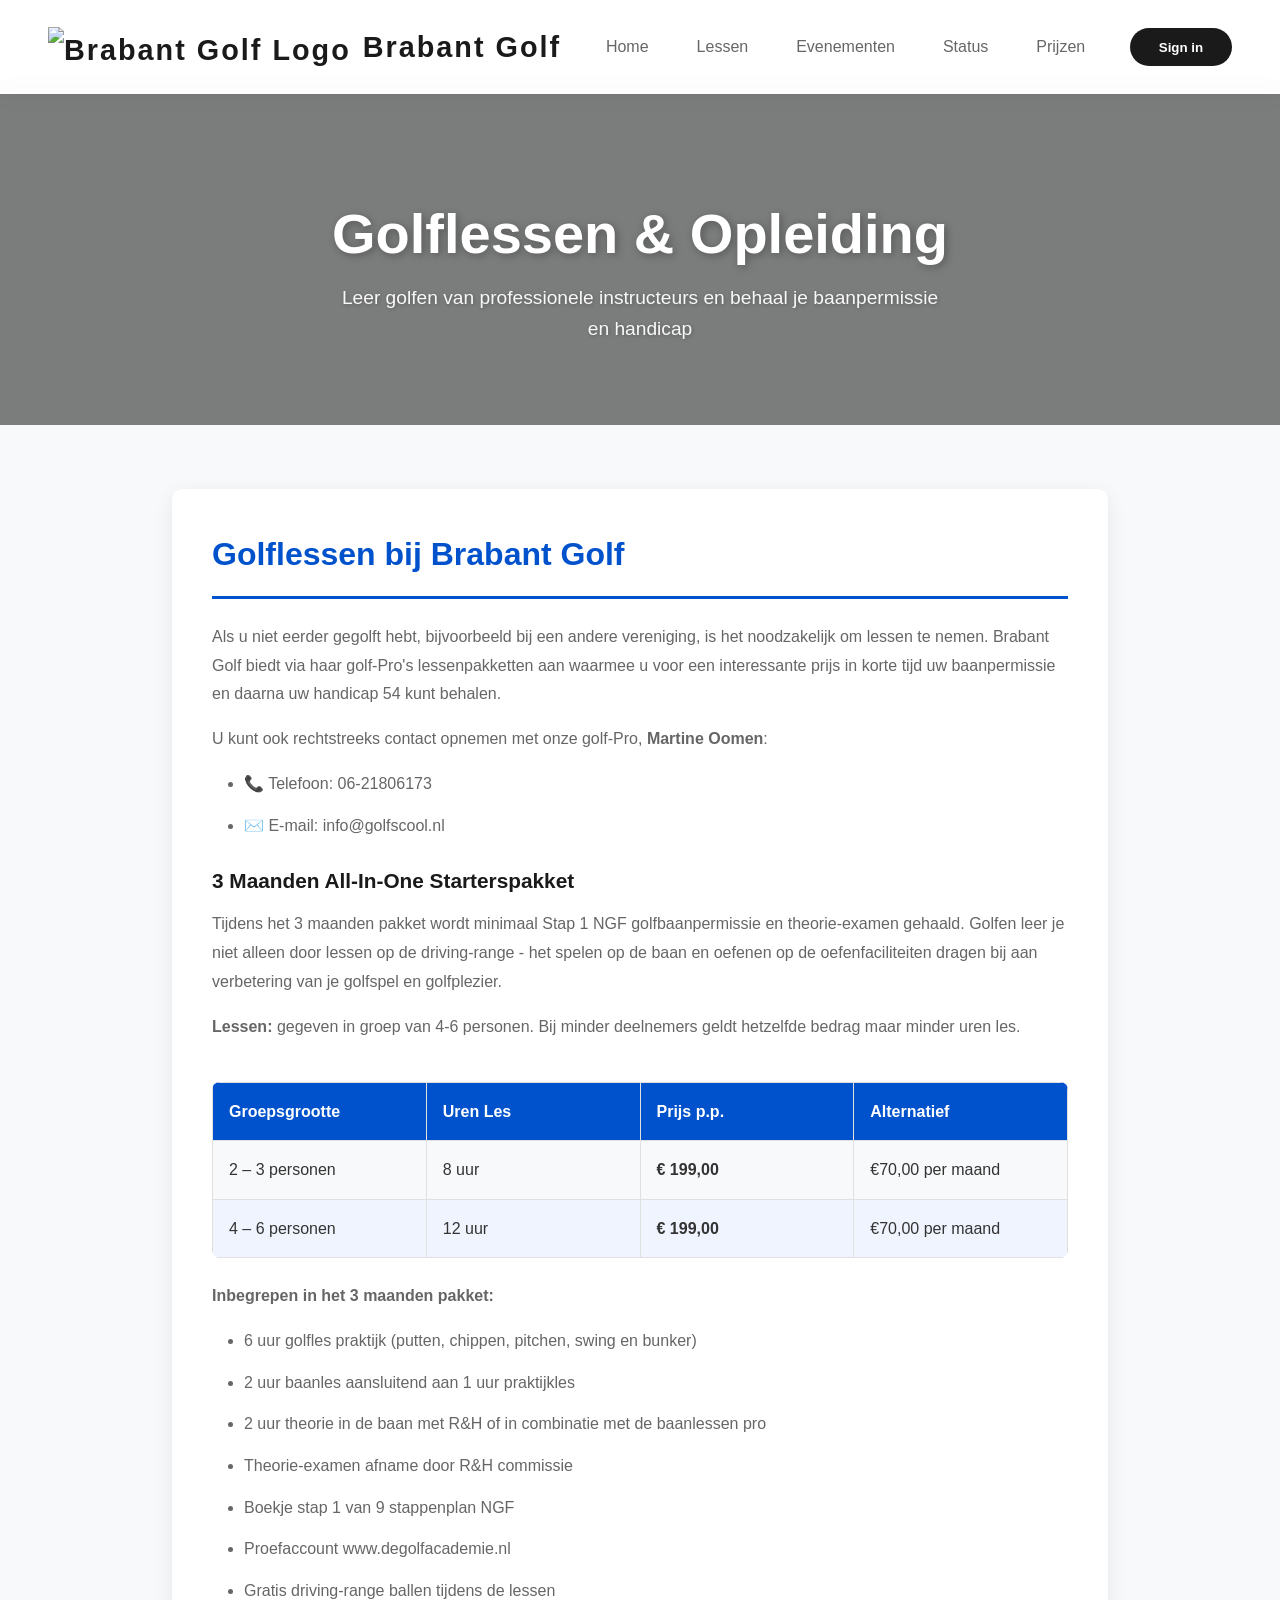
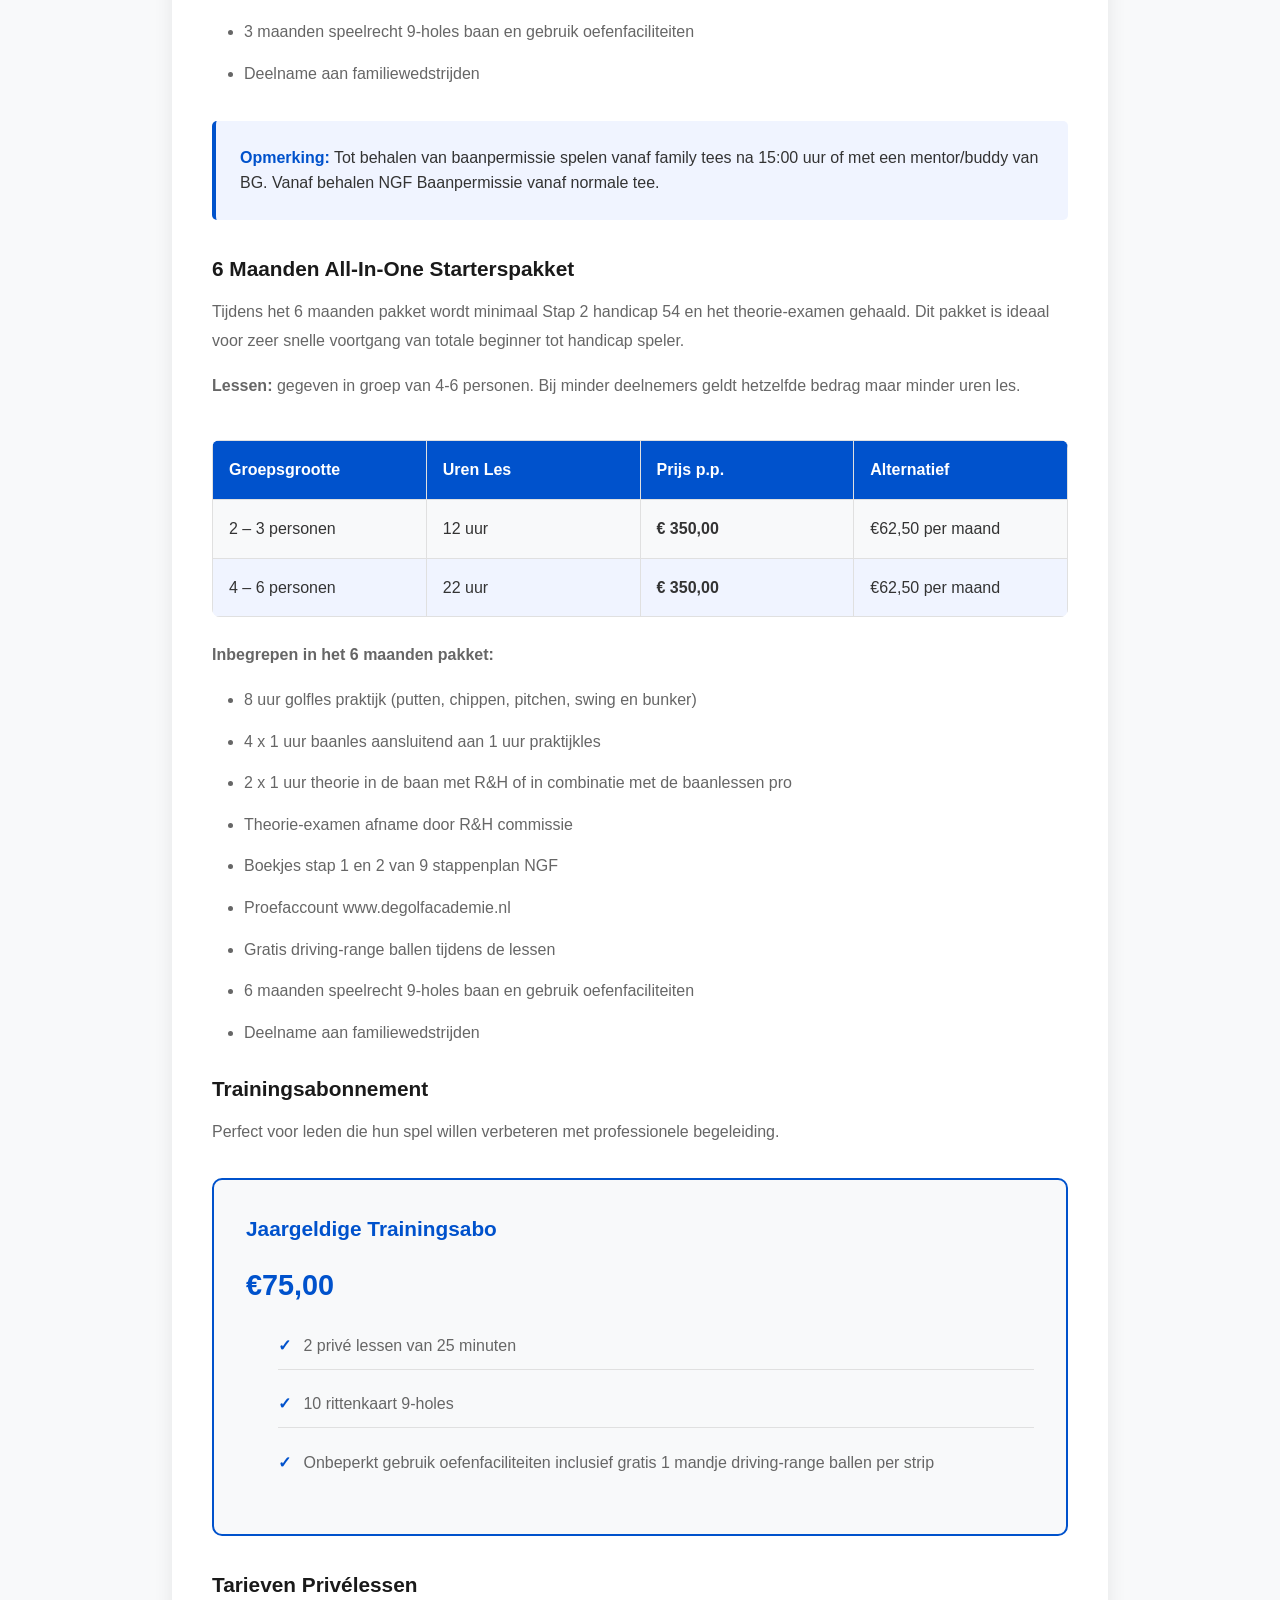
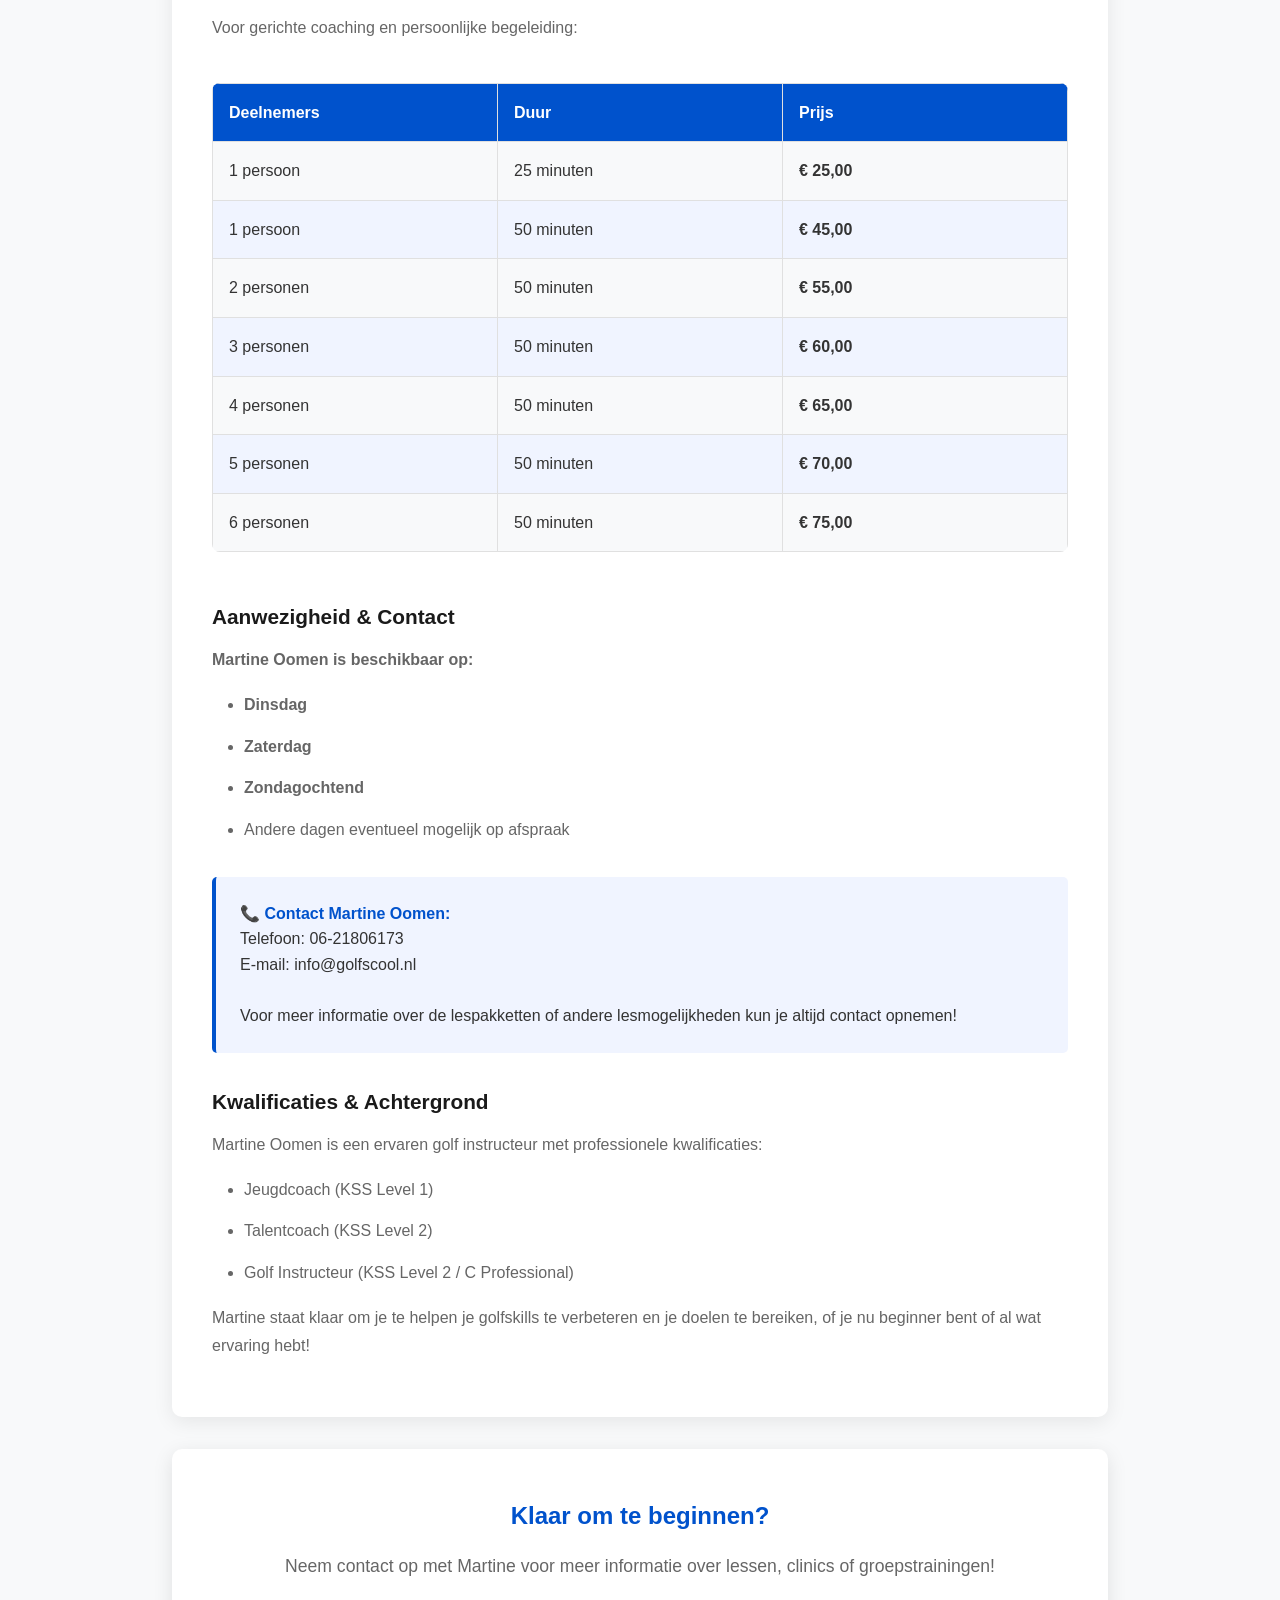
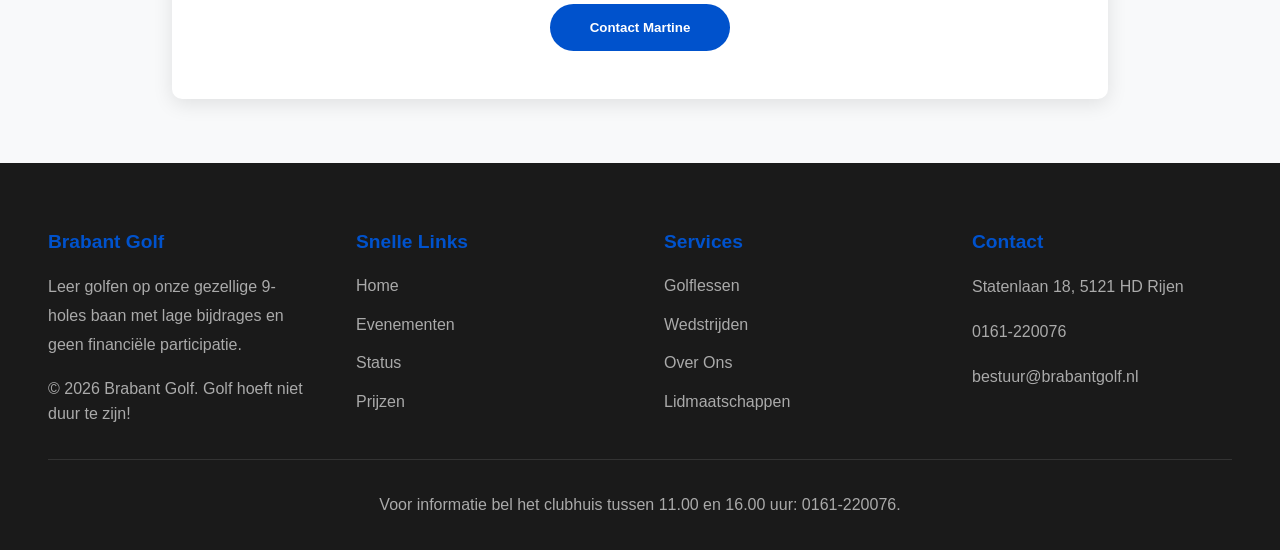
==== golflessen.html @ dc648bc9 "Add files via upload" ====
<!DOCTYPE html>
<html lang="nl">
<head>
  <meta charset="UTF-8" />
  <meta name="viewport" content="width=device-width, initial-scale=1.0" />
  <title>Brabant Golf</title>
  <link rel="icon" href="https://www.nexxchange.com/mp1/images/65b8dabd48f8a600010752d3" type="image/svg+xml" />
  <link rel="stylesheet" href="styles.css" />
  <style>
    .page-hero {
      position: relative;
      background: url('https://www.brabantgolf.nl/wp-content/uploads/2020/07/cropped-Hole-3-in-het-zonnetje-scaled-1.jpg') center/cover no-repeat;
      color: white;
      padding: 120px 3rem 80px;
      text-align: center;
      margin-top: 80px;
      animation: fadeInUp 0.8s ease;
    }

    .page-hero::before {
      content: '';
      position: absolute;
      top: 0;
      left: 0;
      right: 0;
      bottom: 0;
      background: rgba(0, 0, 0, 0.5);
      z-index: 1;
    }

    .page-hero h1,
    .page-hero p {
      position: relative;
      z-index: 2;
    }

    .page-hero h1 {
      font-size: 3.5rem;
      margin-bottom: 1rem;
      line-height: 1.2;
      text-shadow: 2px 2px 8px rgba(0, 0, 0, 0.3);
    }

    .page-hero p {
      font-size: 1.2rem;
      opacity: 0.95;
      max-width: 600px;
      margin: 0 auto;
      text-shadow: 1px 1px 4px rgba(0, 0, 0, 0.3);
    }

    .content-container {
      max-width: 1000px;
      margin: 0 auto;
      padding: 4rem 2rem;
    }

    .section-block {
      background: white;
      padding: 2.5rem;
      margin-bottom: 2rem;
      border-radius: 10px;
      box-shadow: 0 5px 20px rgba(0, 0, 0, 0.08);
      animation: fadeInUp 0.8s ease;
    }

    .section-block h2 {
      color: #0052cc;
      font-size: 2rem;
      margin-bottom: 1.5rem;
      border-bottom: 3px solid #0052cc;
      padding-bottom: 1rem;
    }

    .section-block h3 {
      color: #1a1a1a;
      font-size: 1.3rem;
      margin-top: 1.5rem;
      margin-bottom: 0.8rem;
    }

    .section-block p {
      color: #666;
      line-height: 1.8;
      margin-bottom: 1rem;
      font-size: 1rem;
    }

    .section-block ul {
      color: #666;
      line-height: 1.8;
      margin-left: 2rem;
      margin-bottom: 1rem;
    }

    .section-block li {
      margin-bottom: 0.8rem;
    }

    .highlight-box {
      background: #f0f4ff;
      border-left: 4px solid #0052cc;
      padding: 1.5rem;
      margin: 2rem 0;
      border-radius: 5px;
    }

    .highlight-box strong {
      color: #0052cc;
    }

.table-wrapper {
  overflow-x: auto;
}

.pricing-table {
  width: 100%;
  min-width: 700px; /* enables horizontal scroll */
  border-collapse: collapse;
  margin: 1.5rem 0;
  background: #f8f9fa;
  border-radius: 8px;
  overflow: hidden;
  table-layout: fixed; /* equal column widths */
}

.pricing-table th,
.pricing-table td {
  padding: 1rem;
  text-align: left;
  border: 1px solid #e0e0e0;
}

.pricing-table th {
  background: #0052cc;
  color: white;
  font-weight: 600;
}

.pricing-table tr:nth-child(even) {
  background: #f0f4ff;
}

    .pricing-package {
      background: #f8f9fa;
      border: 2px solid #0052cc;
      padding: 2rem;
      border-radius: 10px;
      margin: 2rem 0;
    }

    .pricing-package h3 {
      color: #0052cc;
      margin-top: 0;
    }

    .pricing-package-price {
      font-size: 1.8rem;
      color: #0052cc;
      font-weight: 700;
      margin: 1rem 0;
    }

    .pricing-package ul {
      list-style: none;
      padding: 0;
    }

    .pricing-package li {
      padding: 0.5rem 0;
      color: #666;
      border-bottom: 1px solid #e0e0e0;
    }

    .pricing-package li:last-child {
      border-bottom: none;
    }

    .pricing-package li:before {
      content: "✓ ";
      color: #0052cc;
      font-weight: bold;
      margin-right: 0.5rem;
    }

    .cta-section {
      background: white;
      color: #0052cc;
      padding: 3rem 2rem;
      border-radius: 10px;
      text-align: center;
      margin-top: 2rem;
      box-shadow: 0 5px 20px rgba(0, 0, 0, 0.1);
    }

    .cta-section h3 {
      color: #0052cc;
      font-size: 1.5rem;
      margin-bottom: 1rem;
    }

    .cta-section p {
      color: #666;
      margin-bottom: 1.5rem;
      font-size: 1.1rem;
    }

    .btn-contact {
      padding: 1rem 2.5rem;
      background: #0052cc;
      color: white;
      border: none;
      border-radius: 30px;
      font-weight: 700;
      cursor: pointer;
      transition: all 0.3s ease;
    }

    .btn-contact:hover {
      background: #0041a3;
      transform: translateY(-3px);
      box-shadow: 0 10px 25px rgba(0, 82, 204, 0.3);
    }

    @media (max-width: 768px) {
      .page-hero {
        padding: 100px 1.5rem 60px;
      }

      .page-hero h1 {
        font-size: 2.2rem;
      }

      .section-block {
        padding: 1.5rem;
      }

      .section-block h2 {
        font-size: 1.5rem;
      }
    }
  </style>
</head>
<body>

  <!-- Navbar -->
  <header class="navbar">
    <div class="logo">
      <img src="https://www.nexxchange.com/mp1/images/65b8dabd48f8a600010752d3" alt="Brabant Golf Logo">
      <span>Brabant Golf</span>
    </div>
    <nav class="nav-links">
      <a href="index.html">Home</a>
      <a href="golflessen.html">Lessen</a>
      <a href="events.html">Evenementen</a>
      <a href="status.html">Status</a>
      <a href="pricing.html">Prijzen</a>
    </nav>
    <div class="hamburger">
      <span></span>
      <span></span>
      <span></span>
    </div>
    <button class="btn-signin">Sign in</button>
  </header>

  <!-- Page Hero -->
  <section class="page-hero">
    <h1>Golflessen & Opleiding</h1>
    <p>Leer golfen van professionele instructeurs en behaal je baanpermissie en handicap</p>
  </section>

  <!-- Content -->
  <section class="content-container">
    
    <div class="section-block">
      <h2>Golflessen bij Brabant Golf</h2>
      <p>Als u niet eerder gegolft hebt, bijvoorbeeld bij een andere vereniging, is het noodzakelijk om lessen te nemen. Brabant Golf biedt via haar golf-Pro's lessenpakketten aan waarmee u voor een interessante prijs in korte tijd uw baanpermissie en daarna uw handicap 54 kunt behalen.</p>
      
      <p>U kunt ook rechtstreeks contact opnemen met onze golf-Pro, <strong>Martine Oomen</strong>:</p>
      <ul>
        <li>📞 Telefoon: 06-21806173</li>
        <li>✉️ E-mail: info@golfscool.nl</li>
      </ul>

      <h3>3 Maanden All-In-One Starterspakket</h3>
      <p>Tijdens het 3 maanden pakket wordt minimaal Stap 1 NGF golfbaanpermissie en theorie-examen gehaald. Golfen leer je niet alleen door lessen op de driving-range - het spelen op de baan en oefenen op de oefenfaciliteiten dragen bij aan verbetering van je golfspel en golfplezier.</p>

      <p><strong>Lessen:</strong> gegeven in groep van 4-6 personen. Bij minder deelnemers geldt hetzelfde bedrag maar minder uren les.</p>
<div class="table-wrapper">
      <table class="pricing-table">
        <thead>
          <tr>
            <th>Groepsgrootte</th>
            <th>Uren Les</th>
            <th>Prijs p.p.</th>
            <th>Alternatief</th>
          </tr>
        </thead>
        <tbody>
          <tr>
            <td>2 – 3 personen</td>
            <td>8 uur</td>
            <td><strong>€ 199,00</strong></td>
            <td>€70,00 per maand</td>
          </tr>
          <tr>
            <td>4 – 6 personen</td>
            <td>12 uur</td>
            <td><strong>€ 199,00</strong></td>
            <td>€70,00 per maand</td>
          </tr>
        </tbody>
      </table>
      </div>

      <p><strong>Inbegrepen in het 3 maanden pakket:</strong></p>
      <ul>
        <li>6 uur golfles praktijk (putten, chippen, pitchen, swing en bunker)</li>
        <li>2 uur baanles aansluitend aan 1 uur praktijkles</li>
        <li>2 uur theorie in de baan met R&H of in combinatie met de baanlessen pro</li>
        <li>Theorie-examen afname door R&H commissie</li>
        <li>Boekje stap 1 van 9 stappenplan NGF</li>
        <li>Proefaccount www.degolfacademie.nl</li>
        <li>Gratis driving-range ballen tijdens de lessen</li>
        <li>3 maanden speelrecht 9-holes baan en gebruik oefenfaciliteiten</li>
        <li>Deelname aan familiewedstrijden</li>
      </ul>

      <div class="highlight-box">
        <strong>Opmerking:</strong> Tot behalen van baanpermissie spelen vanaf family tees na 15:00 uur of met een mentor/buddy van BG. Vanaf behalen NGF Baanpermissie vanaf normale tee.
      </div>

      <h3>6 Maanden All-In-One Starterspakket</h3>
      <p>Tijdens het 6 maanden pakket wordt minimaal Stap 2 handicap 54 en het theorie-examen gehaald. Dit pakket is ideaal voor zeer snelle voortgang van totale beginner tot handicap speler.</p>

      <p><strong>Lessen:</strong> gegeven in groep van 4-6 personen. Bij minder deelnemers geldt hetzelfde bedrag maar minder uren les.</p>
<div class="table-wrapper">
      <table class="pricing-table">
        <thead>
          <tr>
            <th>Groepsgrootte</th>
            <th>Uren Les</th>
            <th>Prijs p.p.</th>
            <th>Alternatief</th>
          </tr>
        </thead>
        <tbody>
          <tr>
            <td>2 – 3 personen</td>
            <td>12 uur</td>
            <td><strong>€ 350,00</strong></td>
            <td>€62,50 per maand</td>
          </tr>
          <tr>
            <td>4 – 6 personen</td>
            <td>22 uur</td>
            <td><strong>€ 350,00</strong></td>
            <td>€62,50 per maand</td>
          </tr>
        </tbody>
      </table>
      </div>

      <p><strong>Inbegrepen in het 6 maanden pakket:</strong></p>
      <ul>
        <li>8 uur golfles praktijk (putten, chippen, pitchen, swing en bunker)</li>
        <li>4 x 1 uur baanles aansluitend aan 1 uur praktijkles</li>
        <li>2 x 1 uur theorie in de baan met R&H of in combinatie met de baanlessen pro</li>
        <li>Theorie-examen afname door R&H commissie</li>
        <li>Boekjes stap 1 en 2 van 9 stappenplan NGF</li>
        <li>Proefaccount www.degolfacademie.nl</li>
        <li>Gratis driving-range ballen tijdens de lessen</li>
        <li>6 maanden speelrecht 9-holes baan en gebruik oefenfaciliteiten</li>
        <li>Deelname aan familiewedstrijden</li>
      </ul>

      <h3>Trainingsabonnement</h3>
      <p>Perfect voor leden die hun spel willen verbeteren met professionele begeleiding.</p>

      <div class="pricing-package">
        <h3>Jaargeldige Trainingsabo</h3>
        <div class="pricing-package-price">€75,00</div>
        <ul>
          <li>2 privé lessen van 25 minuten</li>
          <li>10 rittenkaart 9-holes</li>
          <li>Onbeperkt gebruik oefenfaciliteiten inclusief gratis 1 mandje driving-range ballen per strip</li>
        </ul>
      </div>

      <h3>Tarieven Privélessen</h3>
      <p>Voor gerichte coaching en persoonlijke begeleiding:</p>
<div class="table-wrapper">
      <table class="pricing-table">
        <thead>
          <tr>
            <th>Deelnemers</th>
            <th>Duur</th>
            <th>Prijs</th>
          </tr>
        </thead>
        <tbody>
          <tr>
            <td>1 persoon</td>
            <td>25 minuten</td>
            <td><strong>€ 25,00</strong></td>
          </tr>
          <tr>
            <td>1 persoon</td>
            <td>50 minuten</td>
            <td><strong>€ 45,00</strong></td>
          </tr>
          <tr>
            <td>2 personen</td>
            <td>50 minuten</td>
            <td><strong>€ 55,00</strong></td>
          </tr>
          <tr>
            <td>3 personen</td>
            <td>50 minuten</td>
            <td><strong>€ 60,00</strong></td>
          </tr>
          <tr>
            <td>4 personen</td>
            <td>50 minuten</td>
            <td><strong>€ 65,00</strong></td>
          </tr>
          <tr>
            <td>5 personen</td>
            <td>50 minuten</td>
            <td><strong>€ 70,00</strong></td>
          </tr>
          <tr>
            <td>6 personen</td>
            <td>50 minuten</td>
            <td><strong>€ 75,00</strong></td>
          </tr>
        </tbody>
      </table>
      </div>

      <h3>Aanwezigheid & Contact</h3>
      <p><strong>Martine Oomen is beschikbaar op:</strong></p>
      <ul>
        <li><strong>Dinsdag</strong></li>
        <li><strong>Zaterdag</strong></li>
        <li><strong>Zondagochtend</strong></li>
        <li>Andere dagen eventueel mogelijk op afspraak</li>
      </ul>

      <div class="highlight-box">
        <strong>📞 Contact Martine Oomen:</strong><br>
        Telefoon: 06-21806173<br>
        E-mail: info@golfscool.nl<br><br>
        Voor meer informatie over de lespakketten of andere lesmogelijkheden kun je altijd contact opnemen!
      </div>

      <h3>Kwalificaties & Achtergrond</h3>
      <p>Martine Oomen is een ervaren golf instructeur met professionele kwalificaties:</p>
      <ul>
        <li>Jeugdcoach (KSS Level 1)</li>
        <li>Talentcoach (KSS Level 2)</li>
        <li>Golf Instructeur (KSS Level 2 / C Professional)</li>
      </ul>

      <p>Martine staat klaar om je te helpen je golfskills te verbeteren en je doelen te bereiken, of je nu beginner bent of al wat ervaring hebt!</p>
    </div>

    <div class="cta-section">
      <h3>Klaar om te beginnen?</h3>
      <p>Neem contact op met Martine voor meer informatie over lessen, clinics of groepstrainingen!</p>
      <button class="btn-contact" onclick="alert('Bel Martine: 06-21806173 of mail: info@golfscool.nl')">Contact Martine</button>
    </div>

  </section>

  <!-- Footer -->
  <footer class="footer">
    <div class="footer-content">
      <div class="footer-section">
        <h4>Brabant Golf</h4>
        <p>Leer golfen op onze gezellige 9-holes baan met lage bijdrages en geen financiële participatie.</p>
        <div class="social-links">
          <a href="#">&copy; 2026 Brabant Golf. Golf hoeft niet duur te zijn!</a>
        </div>
      </div>
      <div class="footer-section">
        <h4>Snelle Links</h4>
        <ul>
          <li><a href="index.html">Home</a></li>
          <li><a href="events.html">Evenementen</a></li>
          <li><a href="status.html">Status</a></li>
          <li><a href="pricing.html">Prijzen</a></li>
        </ul>
      </div>
      <div class="footer-section">
        <h4>Services</h4>
        <ul>
          <li><a href="golflessen.html">Golflessen</a></li>
          <li><a href="wedstrijden.html">Wedstrijden</a></li>
          <li><a href="about.html">Over Ons</a></li>
          <li><a href="pricing.html">Lidmaatschappen</a></li>
        </ul>
      </div>
      <div class="footer-section">
        <h4>Contact</h4>
        <p>Statenlaan 18, 5121 HD Rijen</p>
        <p>0161-220076</p>
        <p>bestuur@brabantgolf.nl</p>
      </div>
    </div>
    <div class="footer-bottom">
      <p>Voor informatie bel het clubhuis tussen 11.00 en 16.00 uur: 0161-220076.</p>
    </div>
  </footer>

  <script src="script.js"></script>
</body>
</html>
---- styles.css ----
/* ==================== GLOBAL STYLES ==================== */

* {
  margin: 0;
  padding: 0;
  box-sizing: border-box;
  font-family: 'Segoe UI', Tahoma, Geneva, Verdana, sans-serif;
  -webkit-tap-highlight-color: transparent;
}

body {
  line-height: 1.6;
  color: #333;
  background: #f8f9fa;
  overflow-x: hidden;
}

html {
  scroll-behavior: smooth;
}

/* ==================== ANIMATIONS ==================== */

@keyframes fadeInUp {
  from {
    opacity: 0;
    transform: translateY(30px);
  }
  to {
    opacity: 1;
    transform: translateY(0);
  }
}

@keyframes slideInLeft {
  from {
    opacity: 0;
    transform: translateX(-50px);
  }
  to {
    opacity: 1;
    transform: translateX(0);
  }
}

@keyframes slideInRight {
  from {
    opacity: 0;
    transform: translateX(50px);
  }
  to {
    opacity: 1;
    transform: translateX(0);
  }
}

@keyframes scaleIn {
  from {
    opacity: 0;
    transform: scale(0.95);
  }
  to {
    opacity: 1;
    transform: scale(1);
  }
}

@keyframes floatAnimation {
  0%, 100% {
    transform: translateY(0px);
  }
  50% {
    transform: translateY(-15px);
  }
}

@keyframes shimmer {
  0% {
    background-position: -1000px 0;
  }
  100% {
    background-position: 1000px 0;
  }
}

@keyframes glow {
  0%, 100% {
    box-shadow: 0 0 5px rgba(0, 82, 204, 0.3);
  }
  50% {
    box-shadow: 0 0 20px rgba(0, 82, 204, 0.6);
  }
}

/* ==================== PAGE HERO (for dedicated pages) ==================== */

.page-hero {
  position: relative;
  background: url('https://www.brabantgolf.nl/wp-content/uploads/2020/07/cropped-Hole-3-in-het-zonnetje-scaled-1.jpg') center/cover no-repeat;
  color: white;
  padding: 120px 3rem 80px;
  text-align: center;
  margin-top: 80px;
  animation: fadeInUp 0.8s ease;
}

.page-hero::before {
  content: '';
  position: absolute;
  top: 0;
  left: 0;
  right: 0;
  bottom: 0;
  background: rgba(0, 0, 0, 0.5);
  z-index: 1;
}

.page-hero h1,
.page-hero p {
  position: relative;
  z-index: 2;
}

.page-hero h1 {
  font-size: 3.5rem;
  margin-bottom: 1rem;
  line-height: 1.2;
  text-shadow: 2px 2px 8px rgba(0, 0, 0, 0.3);
}

.page-hero p {
  font-size: 1.2rem;
  opacity: 0.95;
  max-width: 600px;
  margin: 0 auto;
  text-shadow: 1px 1px 4px rgba(0, 0, 0, 0.3);
}

/* ==================== NAVBAR ==================== */

.navbar {
  position: fixed;
  top: 0;
  width: 100%;
  display: flex;
  justify-content: space-between;
  align-items: center;
  padding: 1.5rem 3rem;
  background: rgba(255, 255, 255, 0.98);
  backdrop-filter: blur(10px);
  z-index: 1000;
  box-shadow: 0 2px 20px rgba(0, 0, 0, 0.05);
  animation: slideInDown 0.6s ease;
}

@keyframes slideInDown {
  from {
    opacity: 0;
    transform: translateY(-30px);
  }
  to {
    opacity: 1;
    transform: translateY(0);
  }
}

.logo {
  display: flex;
  align-items: center;
  gap: 0.75rem;
  font-size: 1.8rem;
  font-weight: 800;
  color: #1a1a1a;
  letter-spacing: 2px;
  animation: fadeInUp 0.8s ease;
}

.logo img {
  height: 40px;
  width: auto;
}

.logo span {
  display: inline-block;
}

.nav-links {
  display: flex;
  gap: 3rem;
  list-style: none;
  margin: auto;
}

.nav-links a {
  color: #666;
  text-decoration: none;
  font-weight: 500;
  position: relative;
  transition: color 0.3s ease;
}

.nav-links a::after {
  content: '';
  position: absolute;
  bottom: -5px;
  left: 0;
  width: 0;
  height: 2px;
  background: #0052cc;
  transition: width 0.3s ease;
}

.nav-links a:hover {
  color: #0052cc;
}

.nav-links a:hover::after {
  width: 100%;
}

.btn-signin {
  padding: 0.7rem 1.8rem;
  background: #1a1a1a;
  color: white;
  border: none;
  border-radius: 25px;
  font-weight: 600;
  cursor: pointer;
  transition: all 0.3s ease;
}

.btn-signin:hover {
  background: #0052cc;
  color: white;
  transform: translateY(-2px);
  box-shadow: 0 5px 15px rgba(0, 82, 204, 0.3);
}

.hamburger {
  display: none;
  flex-direction: column;
  cursor: pointer;
  padding: 8px;
  margin-right: -8px;
  min-height: 44px;
  min-width: 44px;
  justify-content: center;
  z-index: 1001;
}

.hamburger span {
  width: 25px;
  height: 3px;
  background: #1a1a1a;
  margin: 5px 0;
  border-radius: 2px;
  transition: all 0.3s ease;
}

/* ==================== HERO SECTION ==================== */

.hero {
  position: relative;
  width: 100%;
  height: 100vh;
  margin-top: 80px;
  overflow: hidden;
  display: flex;
  align-items: center;
  justify-content: center;
}

.hero img {
  position: absolute;
  width: 100%;
  height: 100%;
  object-fit: cover;
  animation: zoomIn 0.8s ease;
}

@keyframes zoomIn {
  from {
    transform: scale(1.1);
    opacity: 0;
  }
  to {
    transform: scale(1);
    opacity: 1;
  }
}

.hero::before {
  content: '';
  position: absolute;
  top: 0;
  left: 0;
  right: 0;
  bottom: 0;
  background: rgba(0, 0, 0, 0.3);
  z-index: 1;
}

.hero-content {
  position: relative;
  z-index: 2;
  text-align: left;
  color: white;
  max-width: 600px;
  animation: slideInLeft 0.8s ease 0.3s both;
  padding: 0 3rem;
}

.hero-title {
  font-size: 4rem;
  font-weight: 800;
  line-height: 1.2;
  margin-bottom: 2rem;
  text-shadow: 2px 2px 8px rgba(0, 0, 0, 0.3);
}

.btn-discover {
  padding: 1rem 2.5rem;
  background: #0052cc;
  color: white;
  border: none;
  border-radius: 30px;
  font-weight: 700;
  font-size: 1rem;
  cursor: pointer;
  transition: all 0.3s ease;
  box-shadow: 0 5px 15px rgba(0, 82, 204, 0.3);
}

.btn-discover:hover {
  background: #0041a3;
  transform: translateY(-3px);
  box-shadow: 0 10px 25px rgba(0, 82, 204, 0.4);
}

.floating-card {
  position: absolute;
  bottom: 50px;
  left: 3rem;
  background: white;
  padding: 1.5rem;
  border-radius: 15px;
  width: 250px;
  box-shadow: 0 10px 40px rgba(0, 0, 0, 0.15);
  animation: floatAnimation 3s ease-in-out infinite, slideInLeft 0.8s ease 0.5s both;
  z-index: 2;
}

.card-label {
  font-size: 0.9rem;
  color: #999;
  text-transform: uppercase;
  letter-spacing: 1px;
}

.card-title {
  font-size: 1.3rem;
  color: #1a1a1a;
  margin-top: 0.5rem;
  font-weight: 700;
}

/* ==================== BOOKING SECTION ==================== */

.booking-section {
  padding: 6rem 3rem;
  background: white;
  text-align: center;
}

.booking-section h2 {
  font-size: 2.8rem;
  color: #1a1a1a;
  margin-bottom: 3rem;
  animation: fadeInUp 0.8s ease;
}

.booking-cards {
  display: grid;
  grid-template-columns: repeat(auto-fit, minmax(300px, 1fr));
  gap: 2rem;
  max-width: 1200px;
  margin: 0 auto;
}

.booking-card {
  background: #f8f9fa;
  border-radius: 15px;
  overflow: hidden;
  cursor: pointer;
  transition: all 0.3s ease;
  animation: fadeInUp 0.8s ease;
  animation-fill-mode: both;
}

.booking-card:nth-child(1) { animation-delay: 0.1s; }
.booking-card:nth-child(2) { animation-delay: 0.2s; }
.booking-card:nth-child(3) { animation-delay: 0.3s; }

.booking-card:hover {
  transform: translateY(-10px);
  box-shadow: 0 15px 40px rgba(0, 0, 0, 0.1);
}

.booking-card img {
  width: 100%;
  height: 200px;
  object-fit: cover;
  transition: transform 0.3s ease;
}

.booking-card:hover img {
  transform: scale(1.05);
}

.booking-card h3 {
  padding: 1.5rem 1.5rem 0.5rem 1.5rem;
  font-size: 1.3rem;
  color: #1a1a1a;
  margin: 0;
}

.btn-secondary {
  padding: 0.8rem 1.8rem;
  margin: 0.5rem 1.5rem 1.5rem 1.5rem;
  background: #1a1a1a;
  color: white;
  border: none;
  border-radius: 25px;
  cursor: pointer;
  transition: all 0.3s ease;
  text-decoration: none;
  display: inline-block;
  font-weight: 600;
}

.btn-secondary:hover {
  background: #0052cc;
  color: white;
  transform: translateY(-2px);
}

/* ==================== COURSES SECTION ==================== */

.courses-section {
  padding: 6rem 3rem;
  background: linear-gradient(135deg, #f8f9fa 0%, white 100%);
  display: flex;
  align-items: center;
  justify-content: center;
}

.courses-header {
  display: grid;
  grid-template-columns: 1fr 1fr;
  gap: 4rem;
  align-items: center;
  max-width: 1200px;
}

.courses-text {
  animation: slideInLeft 0.8s ease;
}

.courses-text h2 {
  font-size: 2.8rem;
  color: #1a1a1a;
  margin-bottom: 1.5rem;
  line-height: 1.2;
}

.courses-text p {
  font-size: 1.1rem;
  color: #666;
  margin-bottom: 2rem;
  line-height: 1.8;
}

.btn-dark {
  padding: 0.9rem 2rem;
  background: #1a1a1a;
  color: white;
  border: none;
  border-radius: 25px;
  font-weight: 600;
  cursor: pointer;
  transition: all 0.3s ease;
}

.btn-dark:hover {
  background: #0052cc;
  color: white;
  transform: translateY(-2px);
  box-shadow: 0 5px 15px rgba(0, 82, 204, 0.3);
}

.courses-images {
  position: relative;
  height: 400px;
  animation: slideInRight 0.8s ease;
}

.course-img-large {
  width: 100%;
  height: 100%;
  object-fit: cover;
  border-radius: 15px;
  box-shadow: 0 10px 40px rgba(0, 0, 0, 0.15);
}

.course-img-small {
  position: absolute;
  bottom: -30px;
  right: -30px;
  width: 250px;
  height: 200px;
  object-fit: cover;
  border-radius: 15px;
  box-shadow: 0 10px 40px rgba(0, 0, 0, 0.2);
}

/* ==================== EVENT SECTION ==================== */

.event-section {
  position: relative;
  padding: 6rem 3rem;
  background: linear-gradient(135deg, #1a1a1a 0%, #333 100%);
  color: white;
  display: flex;
  justify-content: space-between;
  align-items: center;
  overflow: hidden;
}

.event-section::before {
  content: '';
  position: absolute;
  top: 0;
  left: 0;
  right: 0;
  bottom: 0;
  background: url('https://images.unsplash.com/photo-1566073771259-6a8506099945?w=1200&fit=crop') center/cover;
  opacity: 0.1;
}

.event-content {
  position: relative;
  z-index: 2;
  max-width: 600px;
  animation: slideInLeft 0.8s ease;
}

.event-content h2 {
  font-size: 2.8rem;
  margin-bottom: 1rem;
  line-height: 1.2;
}

.event-content p {
  font-size: 1.1rem;
  margin-bottom: 2rem;
  opacity: 0.9;
}

.btn-yellow {
  padding: 1rem 2.5rem;
  background: #0052cc;
  color: white;
  border: none;
  border-radius: 30px;
  font-weight: 700;
  cursor: pointer;
  transition: all 0.3s ease;
}

.btn-yellow:hover {
  background: #0041a3;
  transform: translateY(-3px);
  box-shadow: 0 10px 25px rgba(0, 82, 204, 0.4);
}

.event-price {
  position: relative;
  z-index: 2;
  font-size: 3.5rem;
  font-weight: 800;
  animation: slideInRight 0.8s ease;
}

/* ==================== PRODUCTS SECTION ==================== */

.products-section {
  padding: 6rem 3rem;
  background: white;
  text-align: center;
}

.products-section h2 {
  font-size: 2.8rem;
  color: #1a1a1a;
  margin-bottom: 3rem;
  animation: fadeInUp 0.8s ease;
}

.products-grid {
  display: grid;
  grid-template-columns: repeat(auto-fit, minmax(250px, 1fr));
  gap: 2rem;
  max-width: 1200px;
  margin: 0 auto 3rem;
}

.product-card {
  background: #f8f9fa;
  border-radius: 15px;
  overflow: hidden;
  transition: all 0.3s ease;
  animation: fadeInUp 0.8s ease;
  animation-fill-mode: both;
}

.product-card:nth-child(1) { animation-delay: 0.1s; }
.product-card:nth-child(2) { animation-delay: 0.2s; }
.product-card:nth-child(3) { animation-delay: 0.3s; }
.product-card:nth-child(4) { animation-delay: 0.4s; }

.product-card:hover {
  transform: translateY(-10px) scale(1.02);
  box-shadow: 0 15px 40px rgba(0, 0, 0, 0.1);
}

.product-card img {
  width: 100%;
  height: 250px;
  object-fit: cover;
  transition: transform 0.3s ease;
}

.product-card:hover img {
  transform: scale(1.1);
}

.product-card h3 {
  padding: 1.5rem 1rem 0.5rem;
  font-size: 1.2rem;
  color: #1a1a1a;
}

.product-card p {
  padding: 0 1rem 1.5rem;
  color: #999;
  font-size: 0.9rem;
}

/* ==================== BLOG SECTION ==================== */

.blog-section {
  padding: 6rem 3rem;
  background: #f8f9fa;
  text-align: center;
}

.blog-section h2 {
  font-size: 2.8rem;
  color: #1a1a1a;
  margin-bottom: 3rem;
  animation: fadeInUp 0.8s ease;
}

.blog-grid {
  display: grid;
  grid-template-columns: repeat(auto-fit, minmax(350px, 1fr));
  gap: 2rem;
  max-width: 1200px;
  margin: 0 auto;
}

.blog-card {
  background: white;
  border-radius: 15px;
  overflow: hidden;
  box-shadow: 0 5px 20px rgba(0, 0, 0, 0.08);
  transition: all 0.3s ease;
  animation: fadeInUp 0.8s ease;
  animation-fill-mode: both;
}

.blog-card:nth-child(1) { animation-delay: 0.1s; }
.blog-card:nth-child(2) { animation-delay: 0.2s; }
.blog-card:nth-child(3) { animation-delay: 0.3s; }

.blog-card:hover {
  transform: translateY(-10px);
  box-shadow: 0 15px 40px rgba(0, 0, 0, 0.15);
}

.blog-card img {
  width: 100%;
  height: 250px;
  object-fit: cover;
  transition: transform 0.3s ease;
}

.blog-card:hover img {
  transform: scale(1.05);
}

.blog-content {
  padding: 2rem;
  text-align: left;
}

.blog-tag {
  display: inline-block;
  background: #0052cc;
  color: white;
  padding: 0.4rem 1rem;
  border-radius: 20px;
  font-size: 0.8rem;
  font-weight: 700;
  letter-spacing: 1px;
  margin-bottom: 1rem;
}

.blog-card h3 {
  font-size: 1.3rem;
  color: #1a1a1a;
  margin-bottom: 1rem;
  line-height: 1.4;
}

.blog-card p {
  color: #666;
  margin-bottom: 1rem;
  line-height: 1.6;
}

.read-more {
  color: #0052cc;
  text-decoration: none;
  font-weight: 600;
  transition: all 0.3s ease;
}

.read-more:hover {
  color: #0041a3;
  margin-left: 5px;
}

/* ==================== FOOTER ==================== */

.footer {
  background: #1a1a1a;
  color: white;
  padding: 4rem 3rem 2rem;
}

.footer-content {
  display: grid;
  grid-template-columns: repeat(auto-fit, minmax(250px, 1fr));
  gap: 3rem;
  max-width: 1200px;
  margin: 0 auto 2rem;
}

.footer-section {
  animation: fadeInUp 0.8s ease;
}

.footer-section h4 {
  font-size: 1.2rem;
  margin-bottom: 1rem;
  color: #0052cc;
}

.footer-section p {
  color: #aaa;
  line-height: 1.8;
  margin-bottom: 1rem;
}

.footer-section ul {
  list-style: none;
}

.footer-section ul li {
  margin-bottom: 0.8rem;
}

.footer-section a {
  color: #aaa;
  text-decoration: none;
  transition: color 0.3s ease;
}

.footer-section a:hover {
  color: #0052cc;
}

.social-links {
  display: flex;
  gap: 1rem;
}

.footer-bottom {
  text-align: center;
  padding-top: 2rem;
  border-top: 1px solid #333;
  color: #aaa;
}

/* ==================== BUTTONS ==================== */

.btn {
  padding: 1rem 2rem;
  border: none;
  border-radius: 25px;
  font-weight: 600;
  cursor: pointer;
  transition: all 0.3s ease;
  text-decoration: none;
  display: inline-flex;
  align-items: center;
  justify-content: center;
  min-height: 48px;
  font-size: 1rem;
  white-space: nowrap;
}

.btn:active {
  transform: scale(0.98);
}

/* ==================== RESPONSIVE ==================== */

@media (max-width: 768px) {
  .navbar {
    padding: 1rem 1.5rem;
  }

  .logo {
    font-size: 1.3rem;
  }

  .logo img {
    height: 30px;
  }

  .logo span {
    display: inline-block;
  }

  .nav-links {
    display: none;
    position: absolute;
    top: 70px;
    right: 0;
    background: rgba(255, 255, 255, 0.98);
    flex-direction: column;
    width: 100%;
    padding: 1rem;
    gap: 0;
    box-shadow: 0 5px 15px rgba(0, 0, 0, 0.1);
    z-index: 1000;
  }

  .nav-links.active {
    display: flex;
  }

  .nav-links a {
    padding: 1.2rem;
    display: block;
    font-size: 1.1rem;
  }

  .hamburger {
    display: flex !important;
  }

  .btn-signin {
    display: none;
  }

  .page-hero {
    padding: 100px 1.5rem 60px;
  }

  .page-hero h1 {
    font-size: 2.2rem;
  }

  .hero {
    margin-top: 70px;
    height: 60vh;
  }

  .hero-title {
    font-size: 2.2rem;
    margin-bottom: 1.5rem;
  }

  .hero-content {
    padding: 0 1.5rem;
  }

  .floating-card {
    left: 1rem;
    bottom: 2rem;
    width: 200px;
  }

  .booking-section,
  .courses-section,
  .event-section,
  .products-section,
  .blog-section {
    padding: 3rem 1.5rem;
  }

  .booking-section h2,
  .courses-section h2,
  .products-section h2,
  .blog-section h2 {
    font-size: 2rem;
    margin-bottom: 2rem;
  }

  .booking-cards {
    grid-template-columns: 1fr;
    gap: 1.5rem;
  }

  .booking-card {
    border-radius: 12px;
  }

  .booking-card h3 {
    font-size: 1.3rem;
  }

  .booking-card img {
    height: 250px;
    object-fit: cover;
  }

  .btn-discover,
  .btn-secondary,
  .btn-dark,
  .btn-yellow {
    padding: 0.9rem 1.8rem;
    font-size: 0.95rem;
    min-height: 44px;
    border-radius: 25px;
  }

  .courses-header {
    grid-template-columns: 1fr;
    gap: 2rem;
  }

  .courses-images {
    height: 300px;
    justify-content: center;
  }

  .course-img-large {
    width: 100%;
  }

  .course-img-small {
    width: 160px;
    height: 130px;
    right: 0px;
  }

  .products-grid {
    grid-template-columns: repeat(2, 1fr);
    gap: 1.5rem;
  }

  .product-card {
    border-radius: 12px;
  }

  .product-card img {
    height: 200px;
    object-fit: cover;
  }

  .product-card h3 {
    font-size: 1.1rem;
    margin-top: 0.8rem;
  }

  .blog-grid {
    grid-template-columns: 1fr;
    gap: 1.5rem;
  }

  .blog-card {
    border-radius: 12px;
    overflow: hidden;
  }

  .blog-card img {
    height: 220px;
    object-fit: cover;
  }

  .blog-card h3 {
    font-size: 1.2rem;
    margin-top: 0.8rem;
  }

  .footer {
    padding: 3rem 1.5rem;
  }

  .footer-content {
    grid-template-columns: 1fr;
    gap: 2.5rem;
  }

  .footer-section h4 {
    font-size: 1.2rem;
    margin-bottom: 1rem;
  }

  .footer-section p,
  .footer-section a {
    font-size: 0.95rem;
    line-height: 1.8;
  }
}

@media (max-width: 480px) {
  html {
    font-size: 14px;
  }

  .navbar {
    padding: 0.8rem 1rem;
    height: auto;
  }

  .logo {
    font-size: 1.1rem;
  }

  .logo img {
    height: 25px;
  }

  .btn-signin {
    padding: 0.5rem 1.2rem;
    font-size: 0.8rem;
  }

  .hamburger span {
    width: 22px;
    height: 2.5px;
    margin: 4px 0;
  }

  .nav-links {
    top: 60px;
    padding: 0.8rem;
  }

  .nav-links a {
    padding: 1rem;
    font-size: 1rem;
  }

  .page-hero {
    padding: 80px 1rem 50px;
  }

  .page-hero h1 {
    font-size: 1.6rem;
    line-height: 1.3;
  }

  .page-hero p {
    font-size: 0.95rem;
  }

  .hero {
    height: 50vh;
    margin-top: 60px;
  }

  .hero-title {
    font-size: 1.6rem;
    margin-bottom: 1.2rem;
  }

  .hero-content {
    padding: 0 1rem;
  }

  .btn-discover {
    padding: 0.8rem 1.5rem;
    font-size: 0.9rem;
    min-height: 44px;
  }

  .floating-card {
    display: none;
  }

  .booking-section,
  .courses-section,
  .event-section,
  .products-section,
  .blog-section {
    padding: 2.5rem 1rem;
  }

  .booking-section h2,
  .courses-section h2,
  .products-section h2,
  .blog-section h2 {
    font-size: 1.6rem;
    margin-bottom: 1.5rem;
  }

  .booking-cards {
    grid-template-columns: 1fr;
    gap: 1.2rem;
  }

  .booking-card {
    border-radius: 10px;
  }

  .booking-card img {
    height: 200px;
  }

  .booking-card h3 {
    font-size: 1.1rem;
    margin: 1rem;
  }

  .btn-secondary,
  .btn-dark {
    padding: 0.8rem 1.5rem;
    font-size: 0.9rem;
    min-height: 44px;
  }

  .products-grid {
    grid-template-columns: 1fr;
    gap: 1.2rem;
  }

  .product-card {
    border-radius: 10px;
  }

  .product-card img {
    height: 180px;
  }

  .product-card h3 {
    font-size: 1rem;
    margin: 0.8rem;
  }

  .product-card p {
    font-size: 0.85rem;
  }

  .blog-grid {
    grid-template-columns: 1fr;
    gap: 1.2rem;
  }

  .blog-card {
    border-radius: 10px;
  }

  .blog-card img {
    height: 180px;
  }

  .blog-card h3 {
    font-size: 1.1rem;
  }

  .blog-tag {
    font-size: 0.75rem;
    padding: 0.4rem 0.8rem;
  }

  .footer {
    padding: 2.5rem 1rem;
  }

  .footer-content {
    grid-template-columns: 1fr;
    gap: 1.8rem;
  }

  .footer-section h4 {
    font-size: 1.1rem;
    margin-bottom: 0.8rem;
  }

  .footer-section p,
  .footer-section a {
    font-size: 0.9rem;
    line-height: 1.6;
  }

  .footer-section ul li {
    margin-bottom: 0.5rem;
  }

  .footer-bottom {
    padding: 1.5rem 0;
    font-size: 0.85rem;
  }

  /* Ensure all buttons are touch-friendly */
  .btn,
  button,
  a {
    min-height: 44px;
    display: inline-flex;
    align-items: center;
    justify-content: center;
    text-decoration: none;
  }

  /* Improve form elements if any */
  input,
  select,
  textarea {
    font-size: 16px;
    padding: 0.8rem;
    min-height: 44px;
  }
}
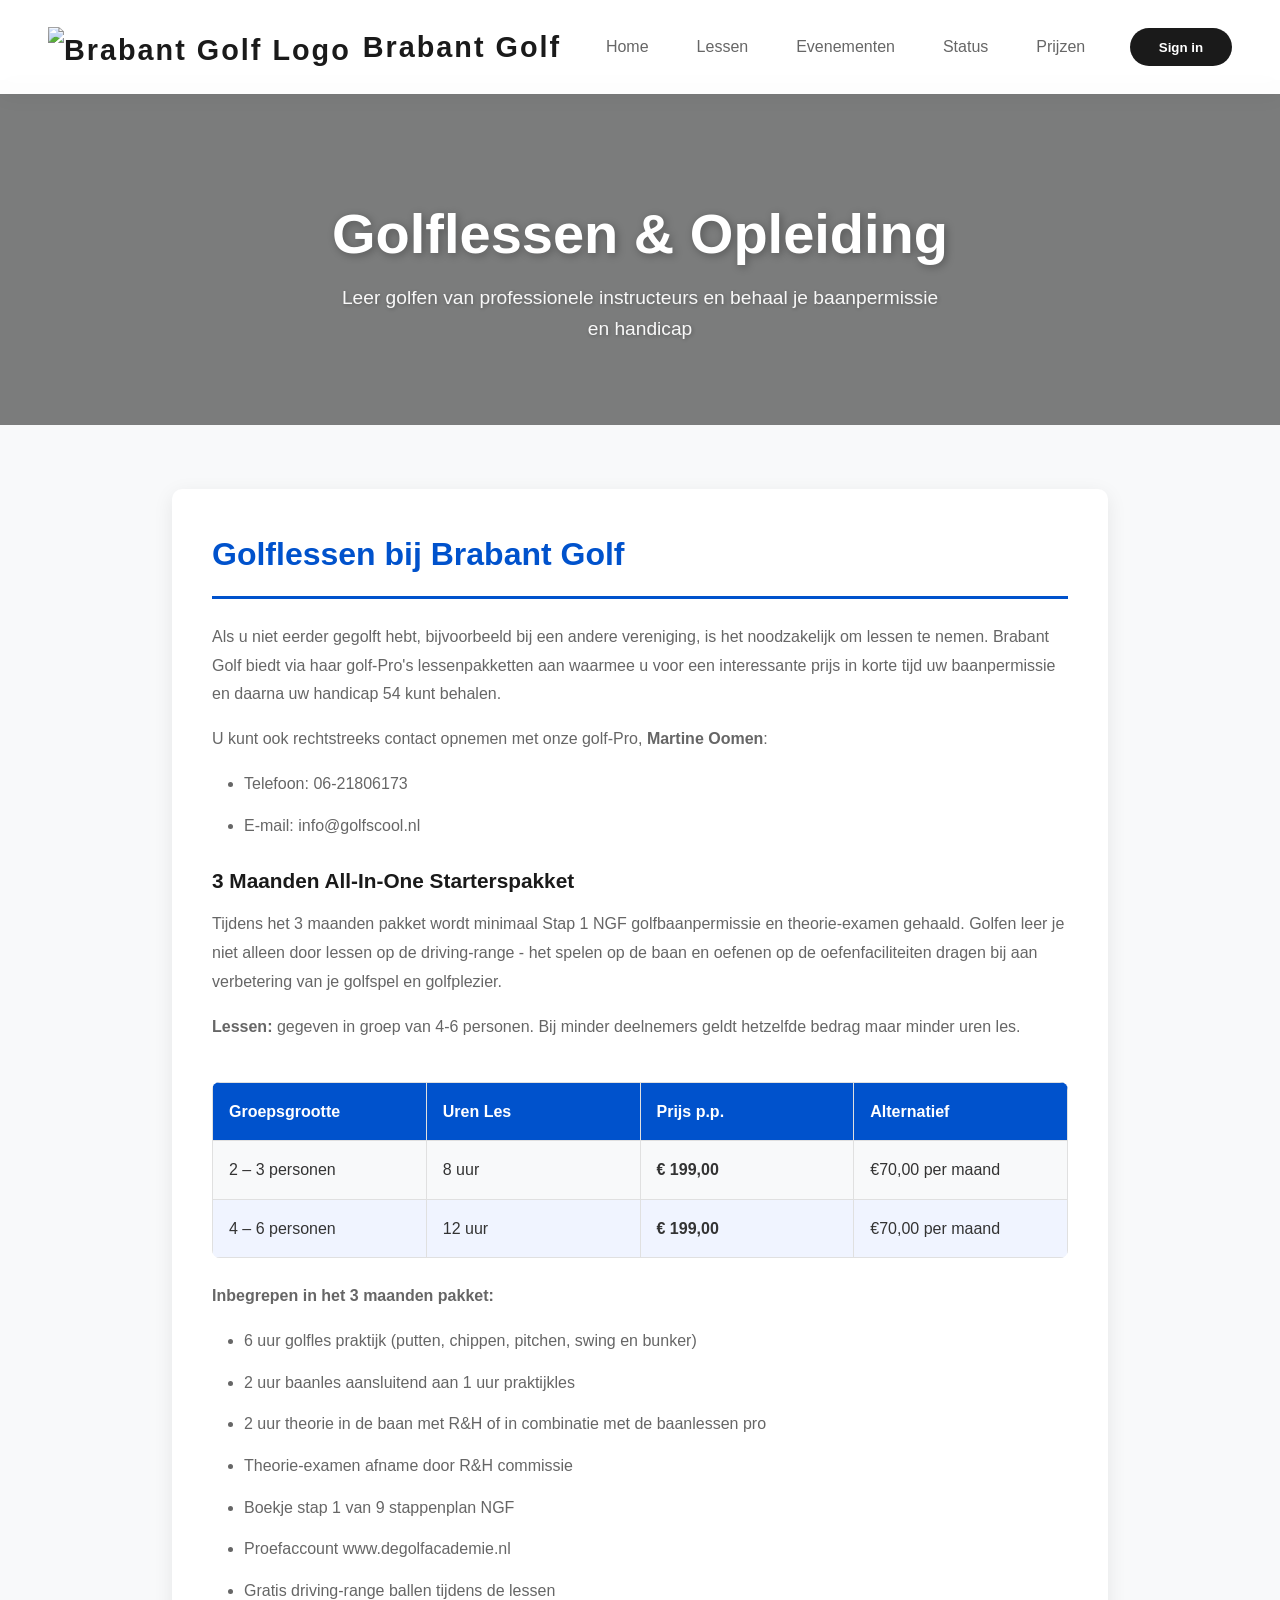
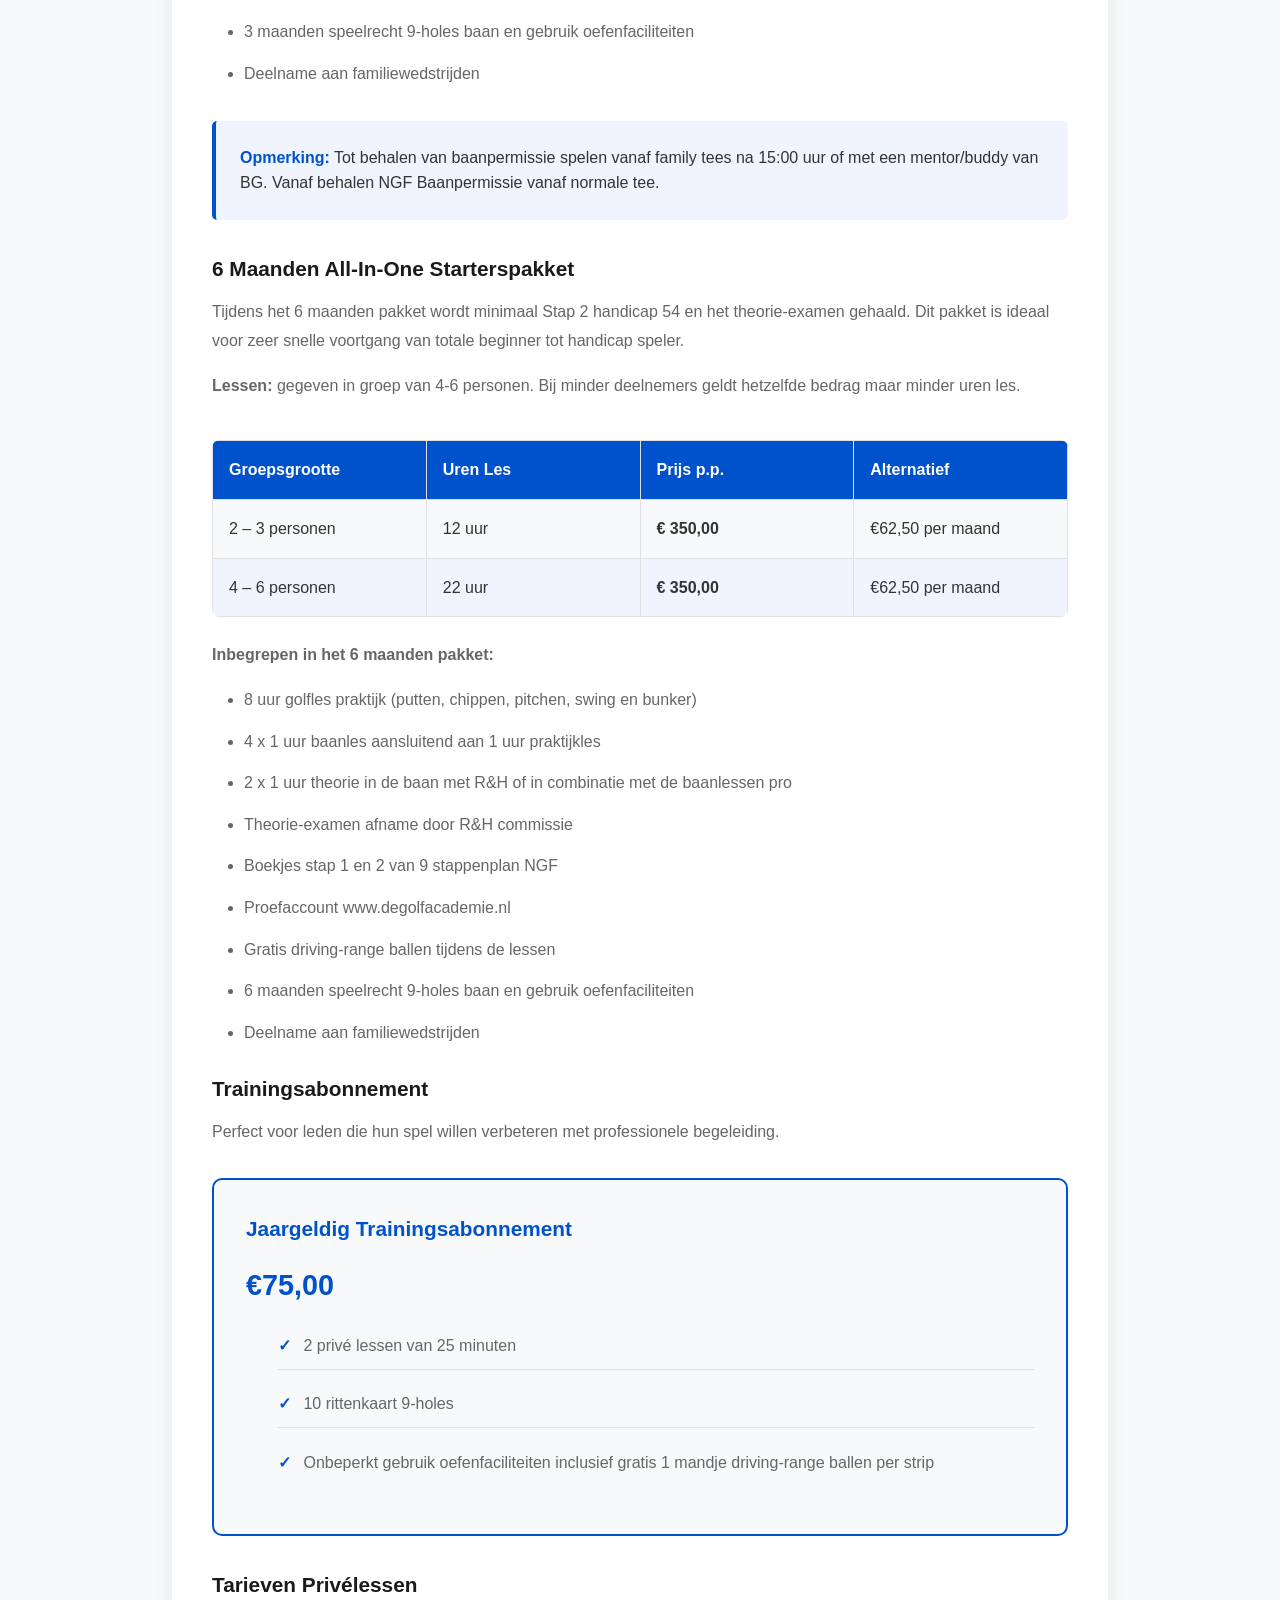
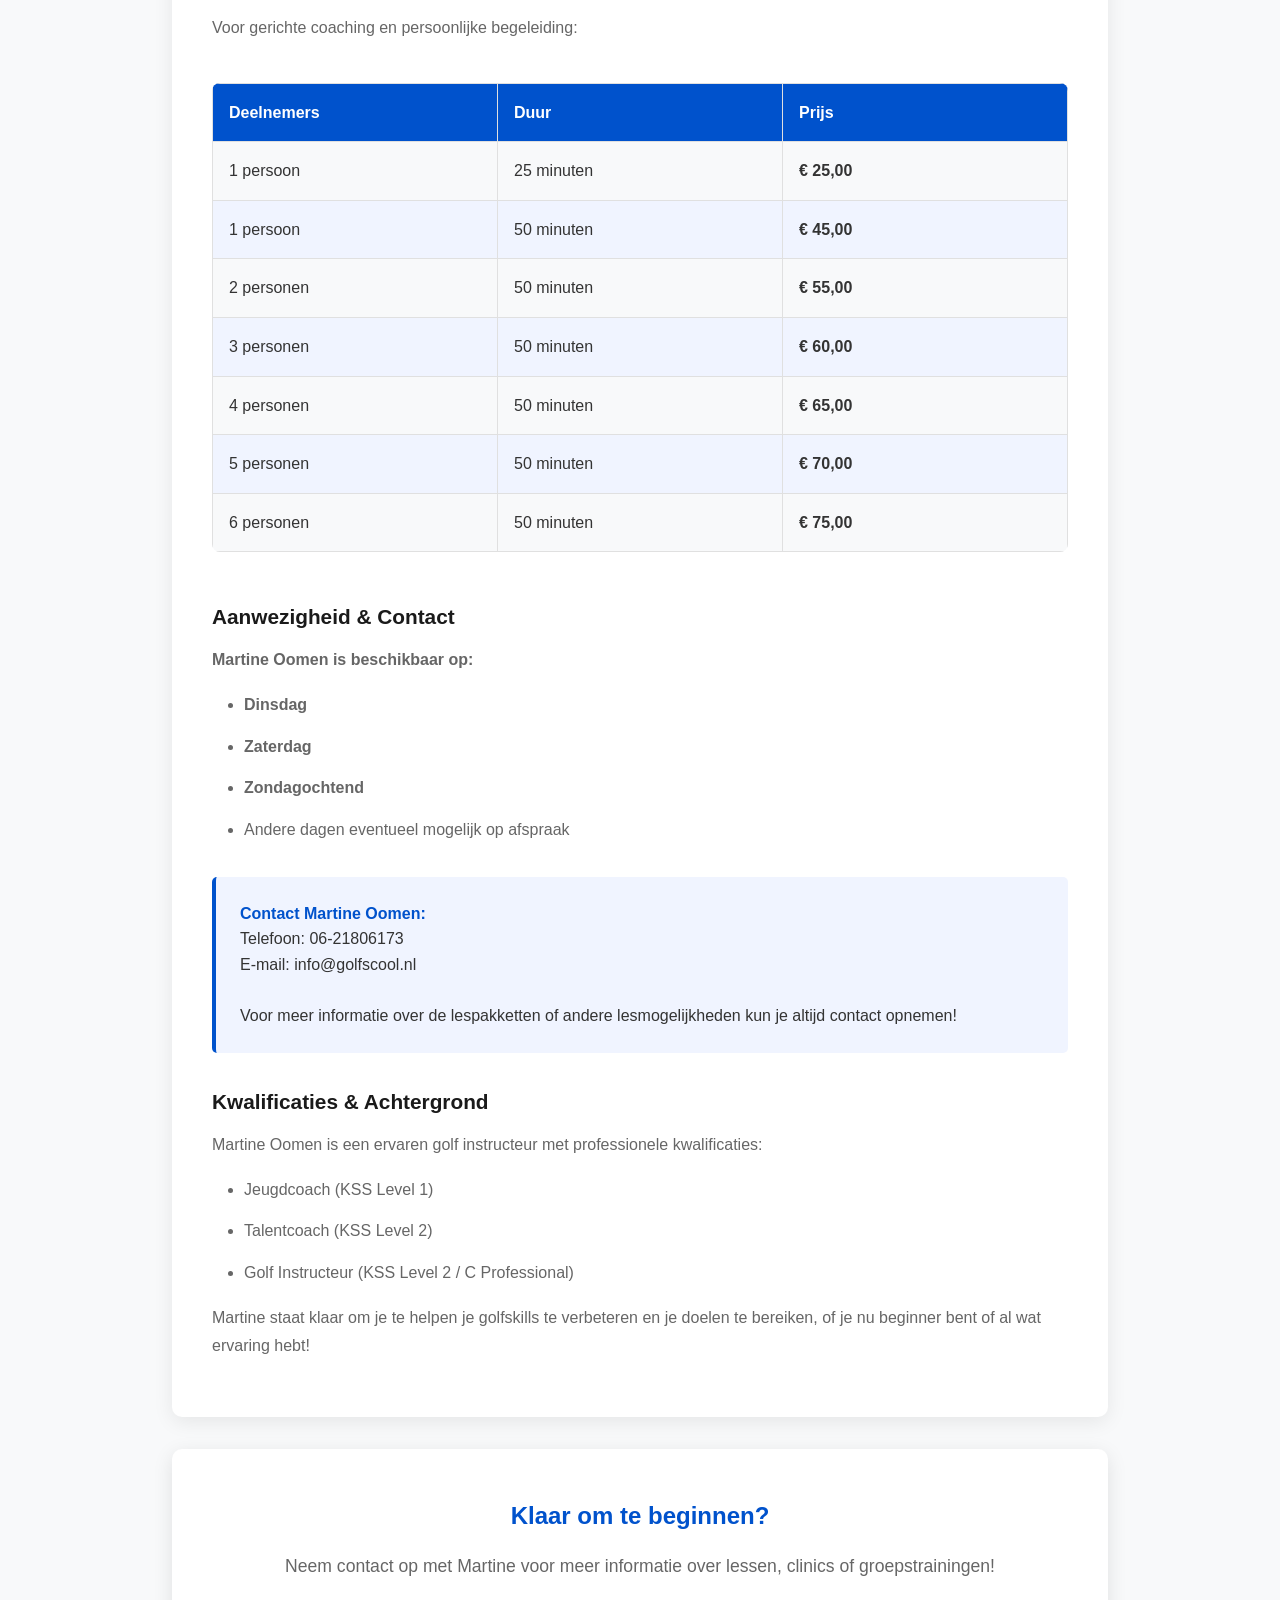
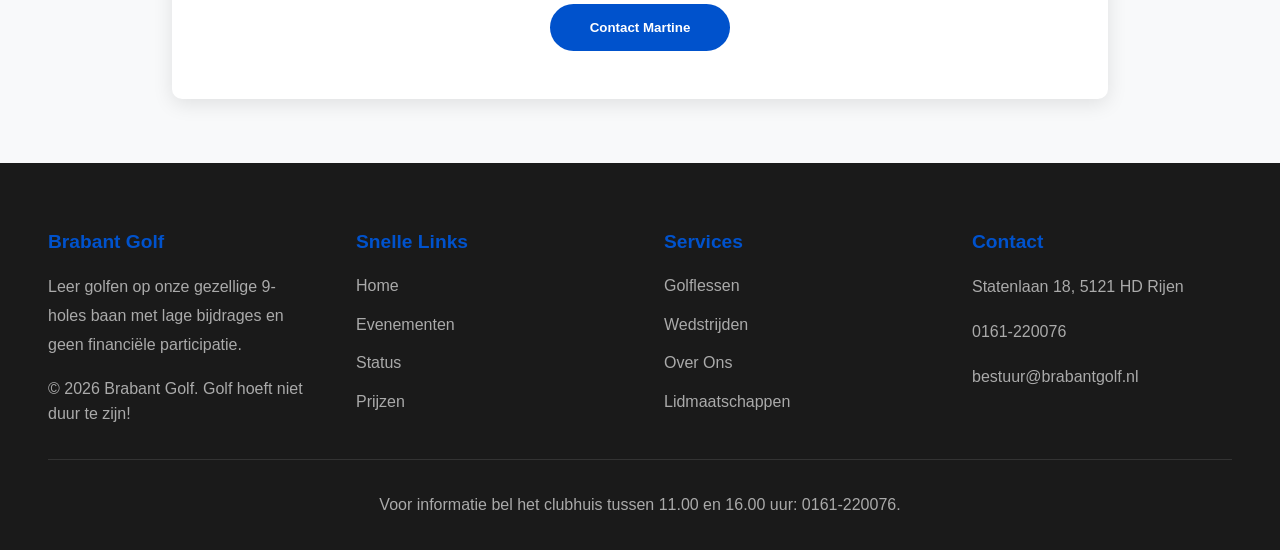
==== commit 1e466f85: "Add files via upload" ====
--- a/golflessen.html
+++ b/golflessen.html
@@ -279,8 +279,8 @@
       
       <p>U kunt ook rechtstreeks contact opnemen met onze golf-Pro, <strong>Martine Oomen</strong>:</p>
       <ul>
-        <li>📞 Telefoon: 06-21806173</li>
-        <li>✉️ E-mail: info@golfscool.nl</li>
+        <li>Telefoon: 06-21806173</li>
+        <li>E-mail: info@golfscool.nl</li>
       </ul>
 
       <h3>3 Maanden All-In-One Starterspakket</h3>
@@ -379,7 +379,7 @@
       <p>Perfect voor leden die hun spel willen verbeteren met professionele begeleiding.</p>
 
       <div class="pricing-package">
-        <h3>Jaargeldige Trainingsabo</h3>
+        <h3>Jaargeldig Trainingsabonnement</h3>
         <div class="pricing-package-price">€75,00</div>
         <ul>
           <li>2 privé lessen van 25 minuten</li>
@@ -449,7 +449,7 @@
       </ul>
 
       <div class="highlight-box">
-        <strong>📞 Contact Martine Oomen:</strong><br>
+        <strong>Contact Martine Oomen:</strong><br>
         Telefoon: 06-21806173<br>
         E-mail: info@golfscool.nl<br><br>
         Voor meer informatie over de lespakketten of andere lesmogelijkheden kun je altijd contact opnemen!
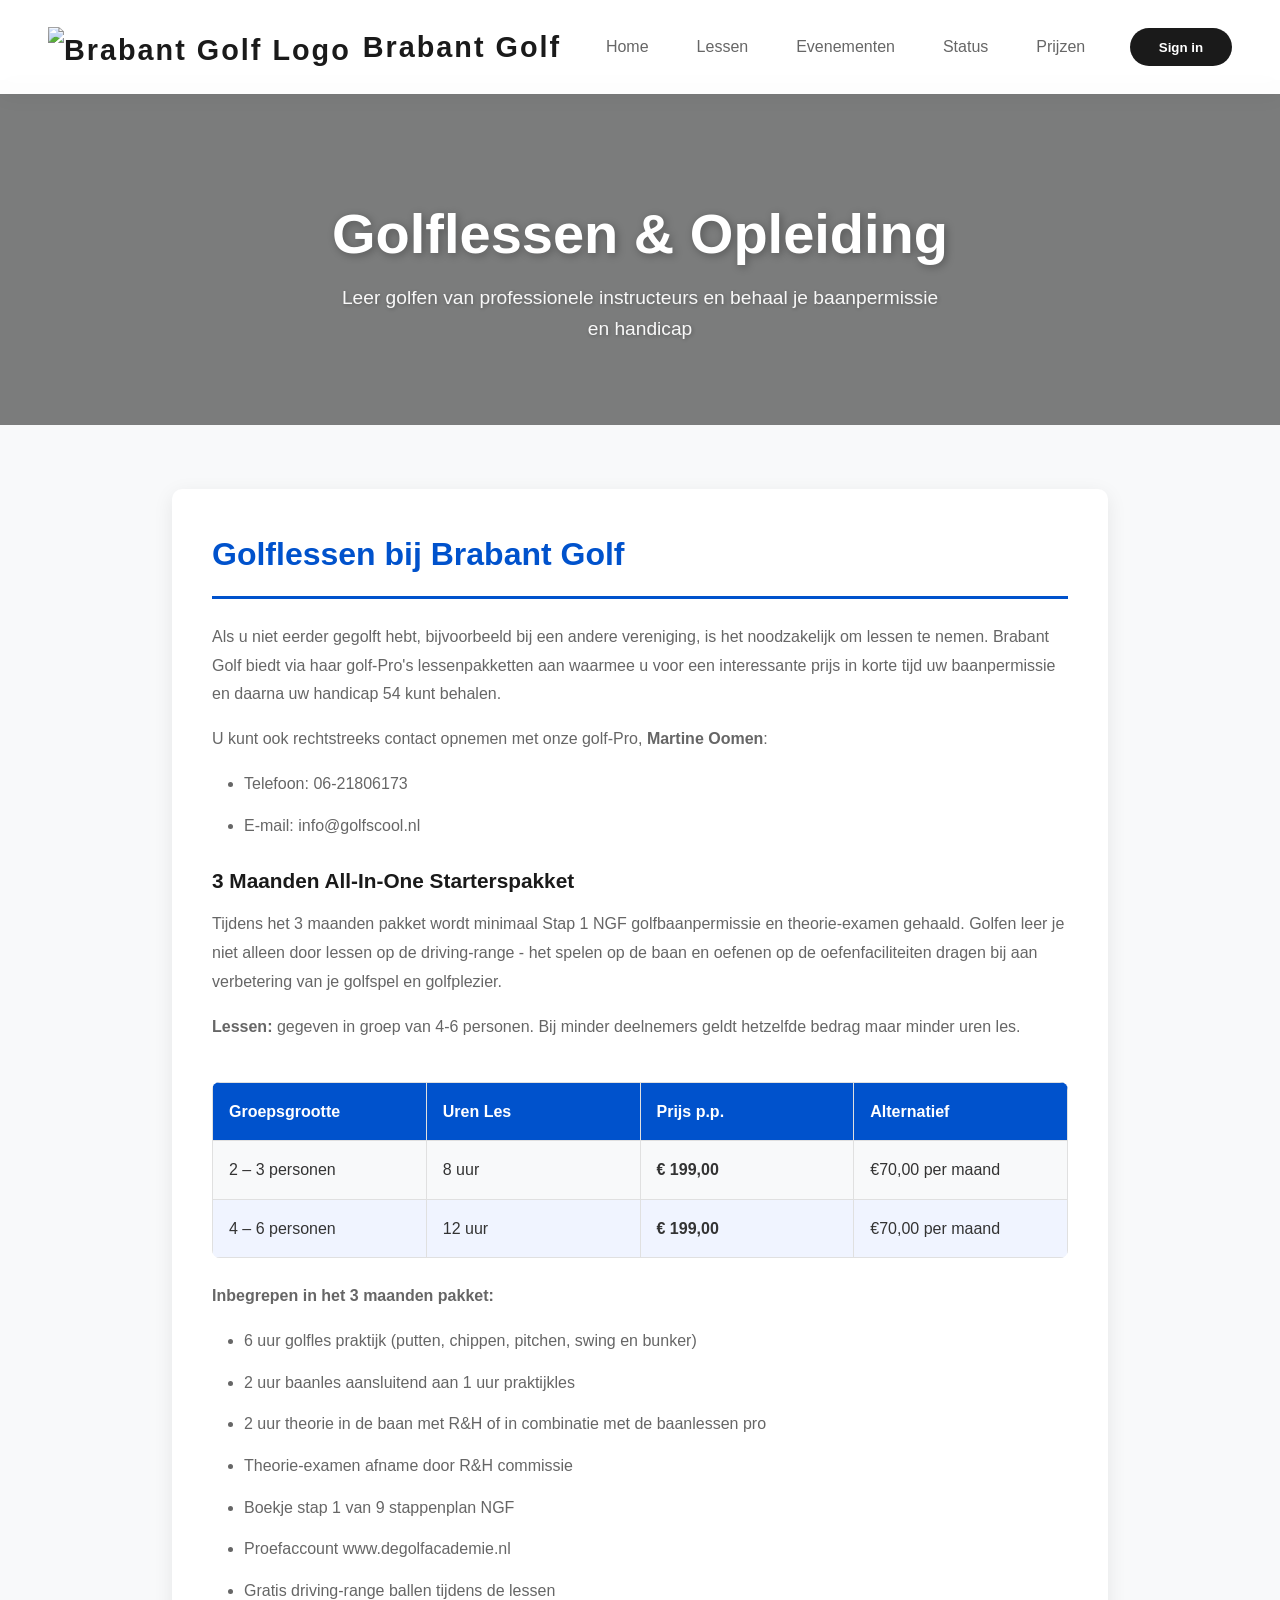
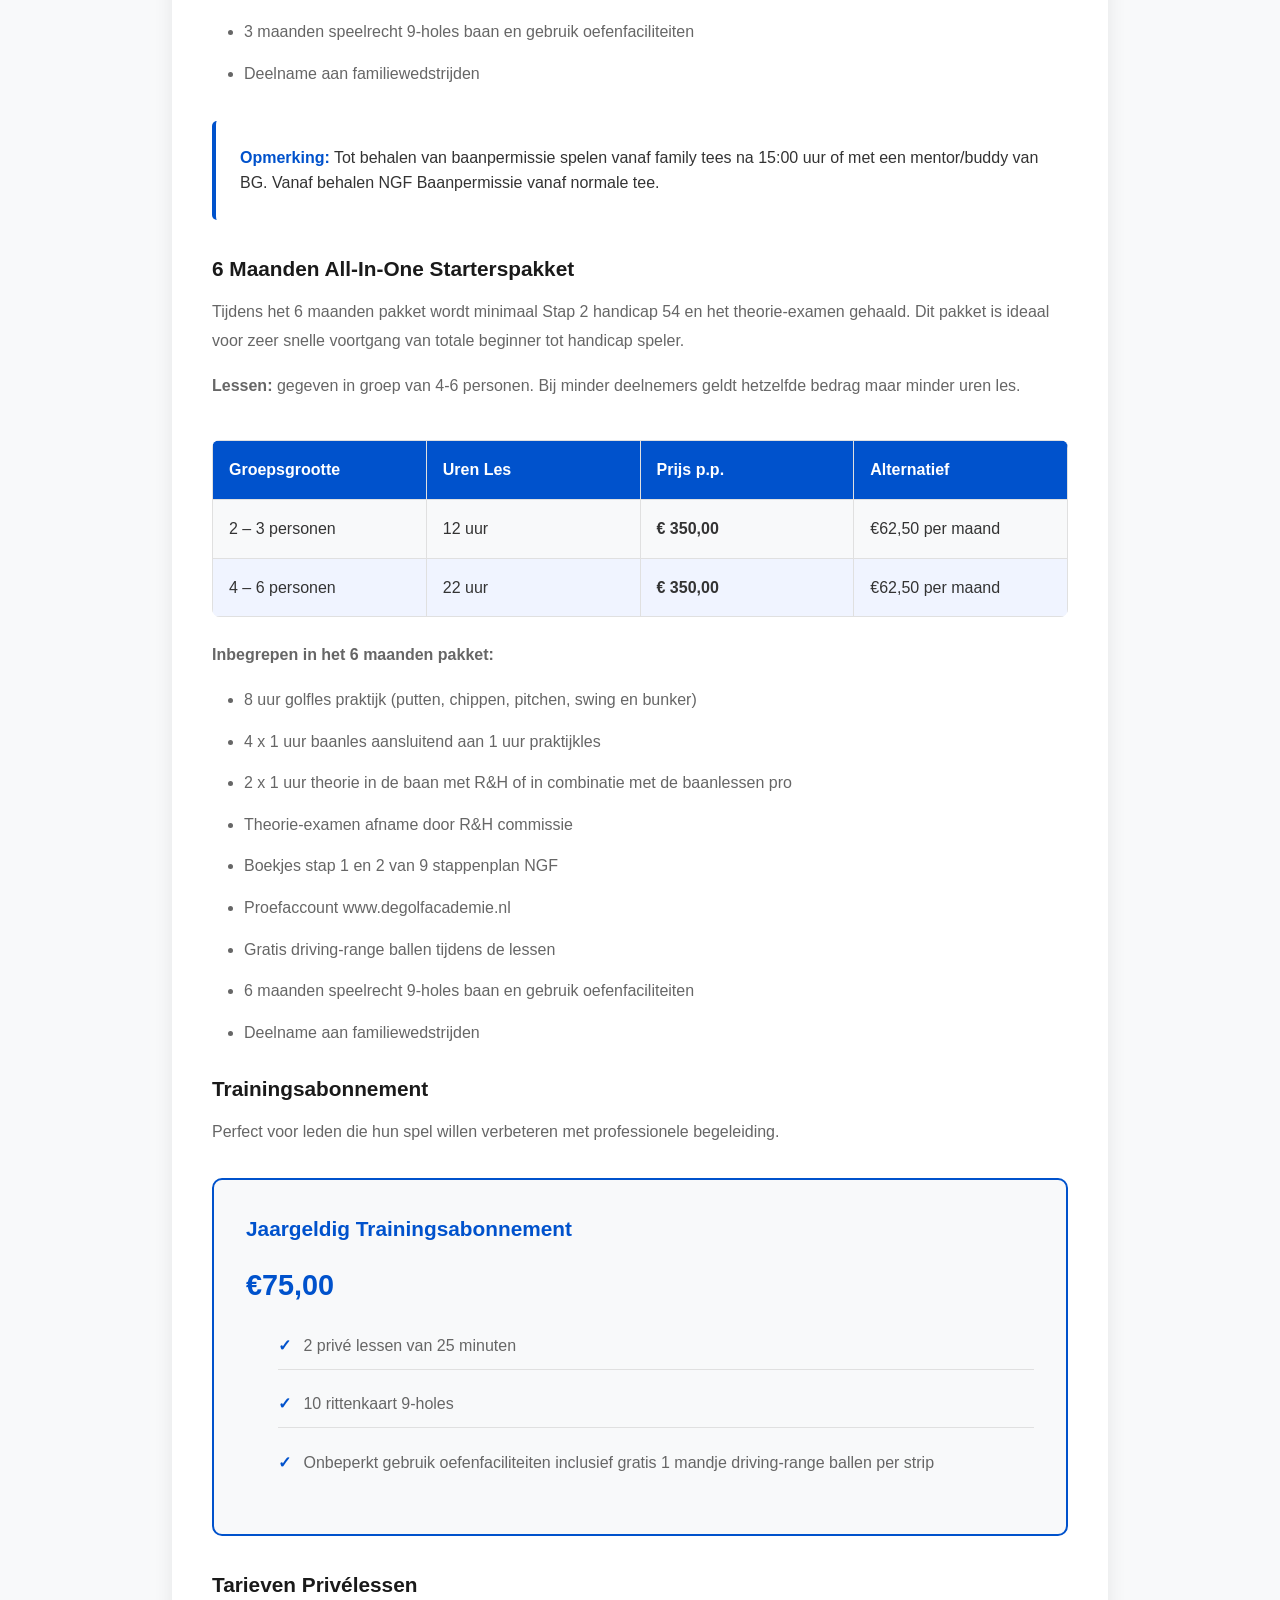
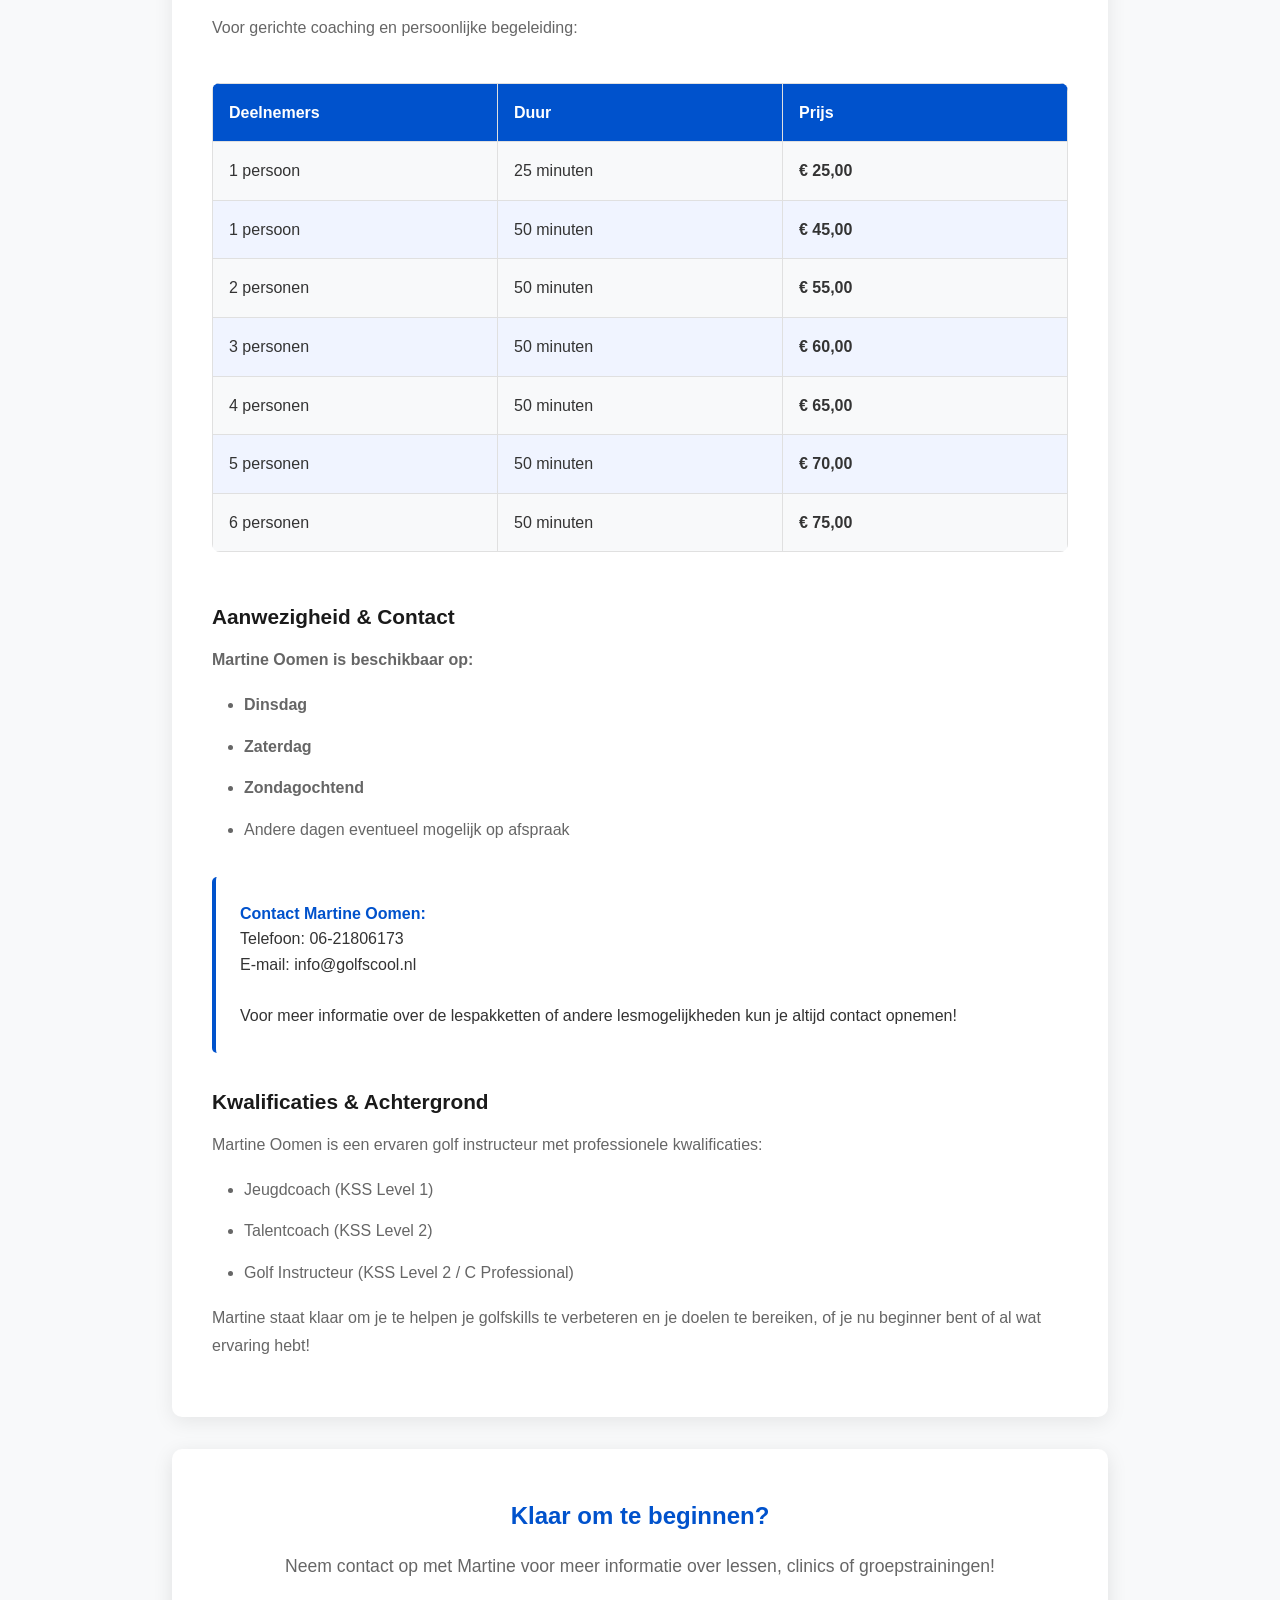
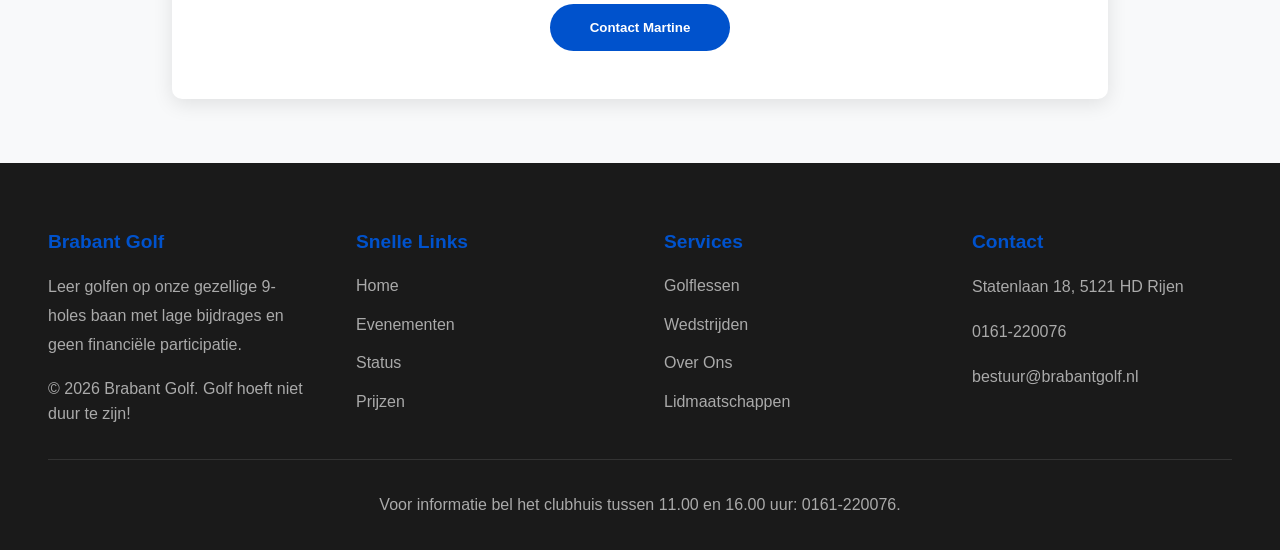
==== commit a087c72d: "Add files via upload" ====
--- a/golflessen.html
+++ b/golflessen.html
@@ -98,7 +98,6 @@
     }
 
     .highlight-box {
-      background: #f0f4ff;
       border-left: 4px solid #0052cc;
       padding: 1.5rem;
       margin: 2rem 0;
